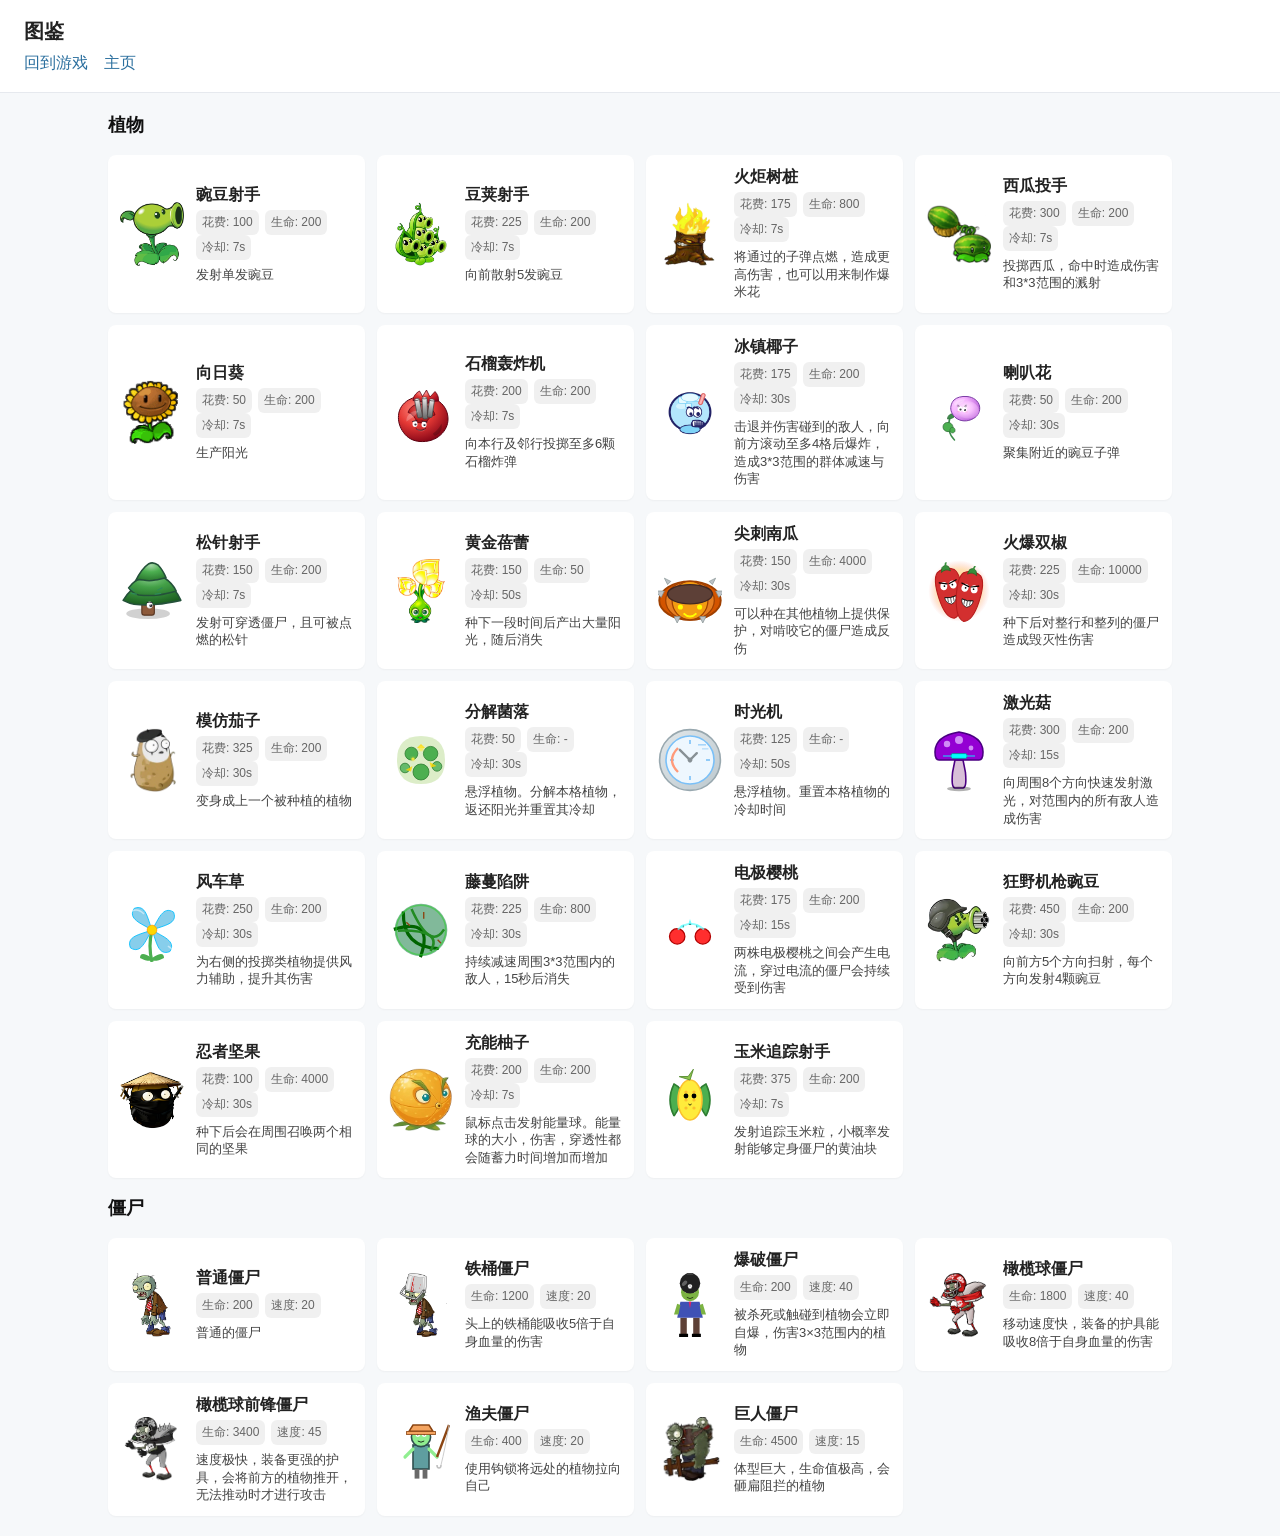
==== html/encyclopedia.html @ 983f50df "Better file structure" ====
<!doctype html>
<html lang="zh-CN">
<head>
  <meta charset="utf-8">
  <meta name="viewport" content="width=device-width,initial-scale=1">
  <title>图鉴</title>
  <link rel="stylesheet" href="../css/encyclopedia.css">
</head>
<body>
  <header class="page-header">
    <h1>图鉴</h1>
    <nav class="top-nav">
      <a href="pvz_demo.html">回到游戏</a>
      <a href="../index.html">主页</a>
    </nav>
  </header>

  <main class="container">
    <section id="plants-section">
      <h2>植物</h2>
      <div id="plants-list" class="card-grid"></div>
    </section>

    <section id="zombies-section">
      <h2>僵尸</h2>
      <div id="zombies-list" class="card-grid"></div>
    </section>
  </main>

  <template id="card-template">
    <article class="card">
      <div class="icon" aria-hidden="true"></div>
      <div class="card-body">
        <h3 class="card-title"></h3>
        <div class="meta"></div>
        <p class="desc"></p>
      </div>
    </article>
  </template>

  <script src="../js/encyclopedia.js"></script>
</body>
</html>
---- css/encyclopedia.css ----
*{box-sizing:border-box}
body{font-family:Segoe UI,Roboto,Arial,'Microsoft YaHei',sans-serif;margin:0;color:#222;background:#f6f8fa}
.page-header{padding:18px 24px;background:#fff;border-bottom:1px solid #e6e9ee}
.page-header h1{margin:0 0 6px;font-size:20px}
.page-header .lead{margin:0;color:#666;font-size:13px}
.top-nav{margin-top:8px}
.top-nav a{margin-right:12px;color:#2b6f9e;text-decoration:none}
.container{max-width:1100px;margin:20px auto;padding:0 18px}
h2{font-size:18px;color:#111;margin:18px 0}
.card-grid{display:grid;grid-template-columns:repeat(auto-fill,minmax(240px,1fr));gap:12px}
.card{display:flex;gap:12px;background:#fff;padding:12px;border-radius:8px;box-shadow:0 1px 2px rgba(0,0,0,0.04);align-items:center}
.card .icon{width:64px;height:64px;border-radius:8px;flex:0 0 64px;display:flex;align-items:center;justify-content:center;color:#fff;font-weight:700;font-size:22px;overflow:hidden}
.card .icon .ency-icon-img{width:100%;height:100%;object-fit:contain}
.card .card-body{flex:1}
.card-title{margin:0 0 4px;font-size:16px}
.card .meta{font-size:13px;color:#666;margin-bottom:6px}
.card .desc{margin:0;color:#444;font-size:13px;line-height:1.35}
.small-badge{display:inline-block;background:rgba(0,0,0,0.06);padding:4px 6px;border-radius:6px;margin-right:6px;font-size:12px}
.footer-note{margin-top:18px;color:#666;font-size:13px}
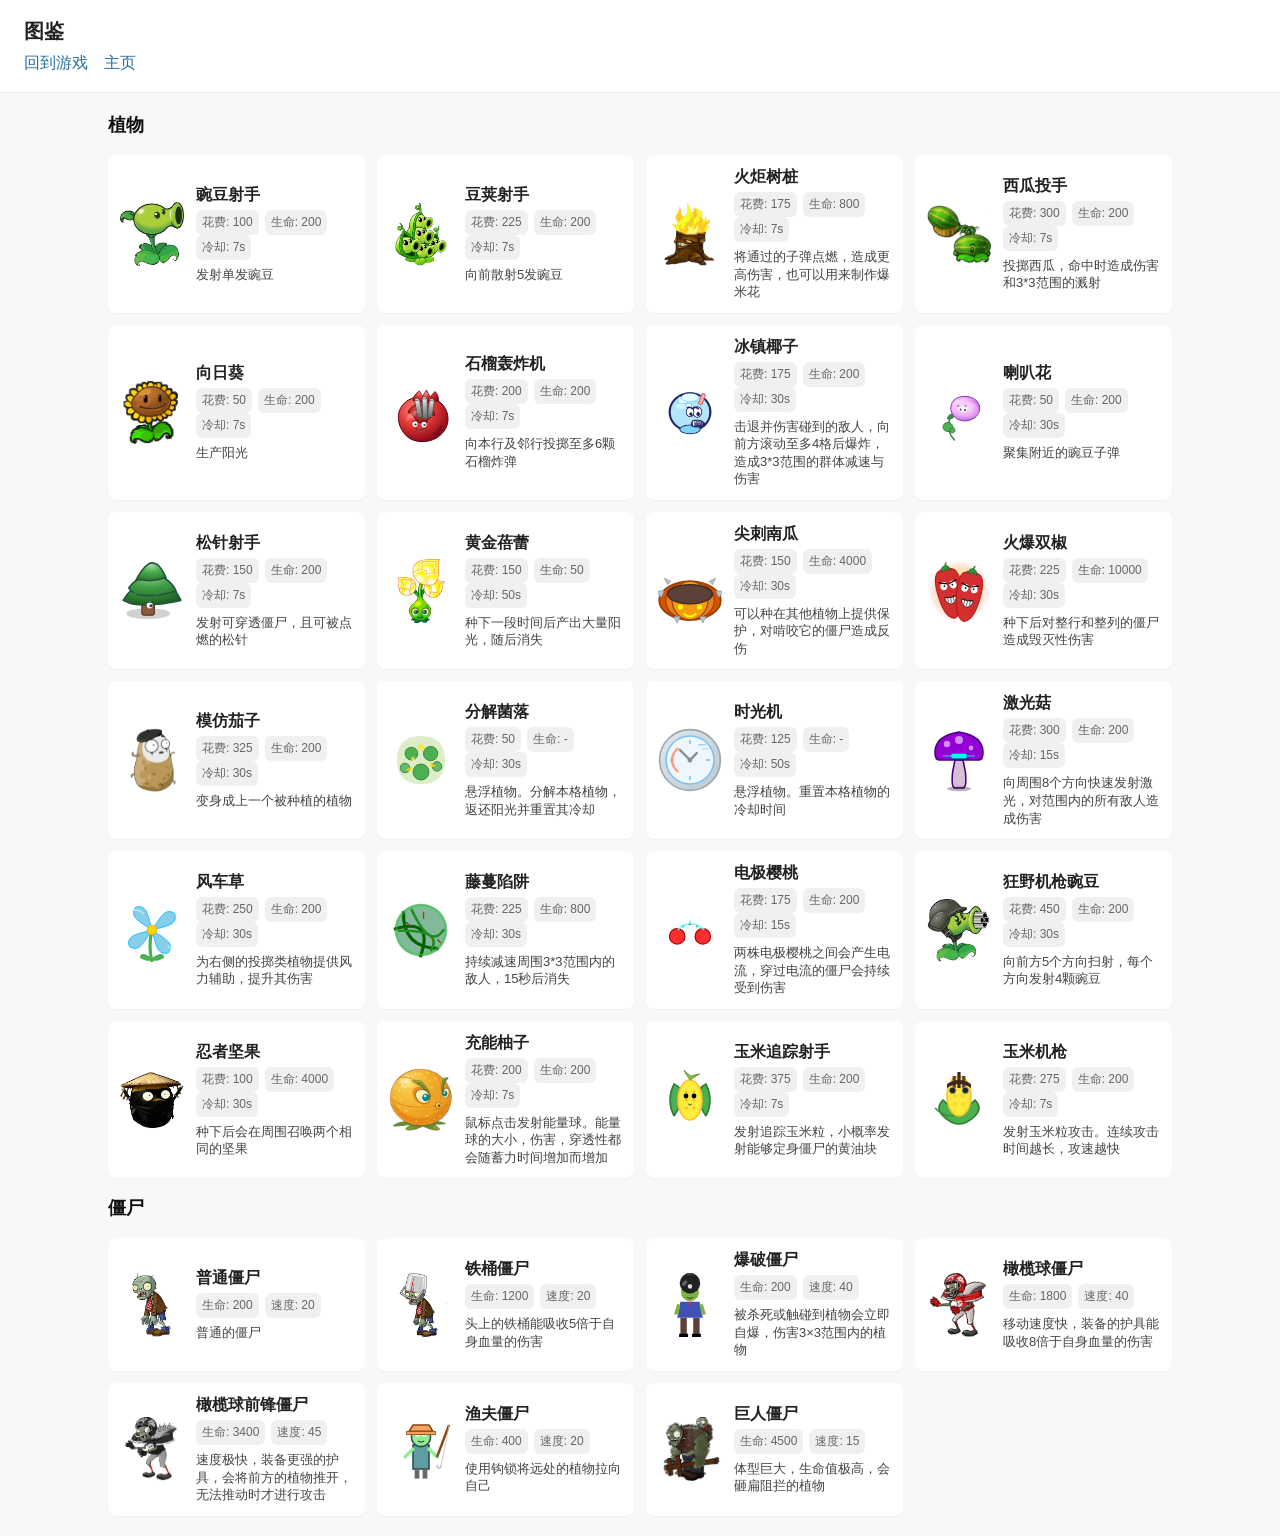
==== commit e43676f1: "Better structure" ====
--- a/html/encyclopedia.html
+++ b/html/encyclopedia.html
@@ -38,6 +38,7 @@
     </article>
   </template>
 
+  <script src="../js/assets.js"></script>
   <script src="../js/encyclopedia.js"></script>
 </body>
 </html>
